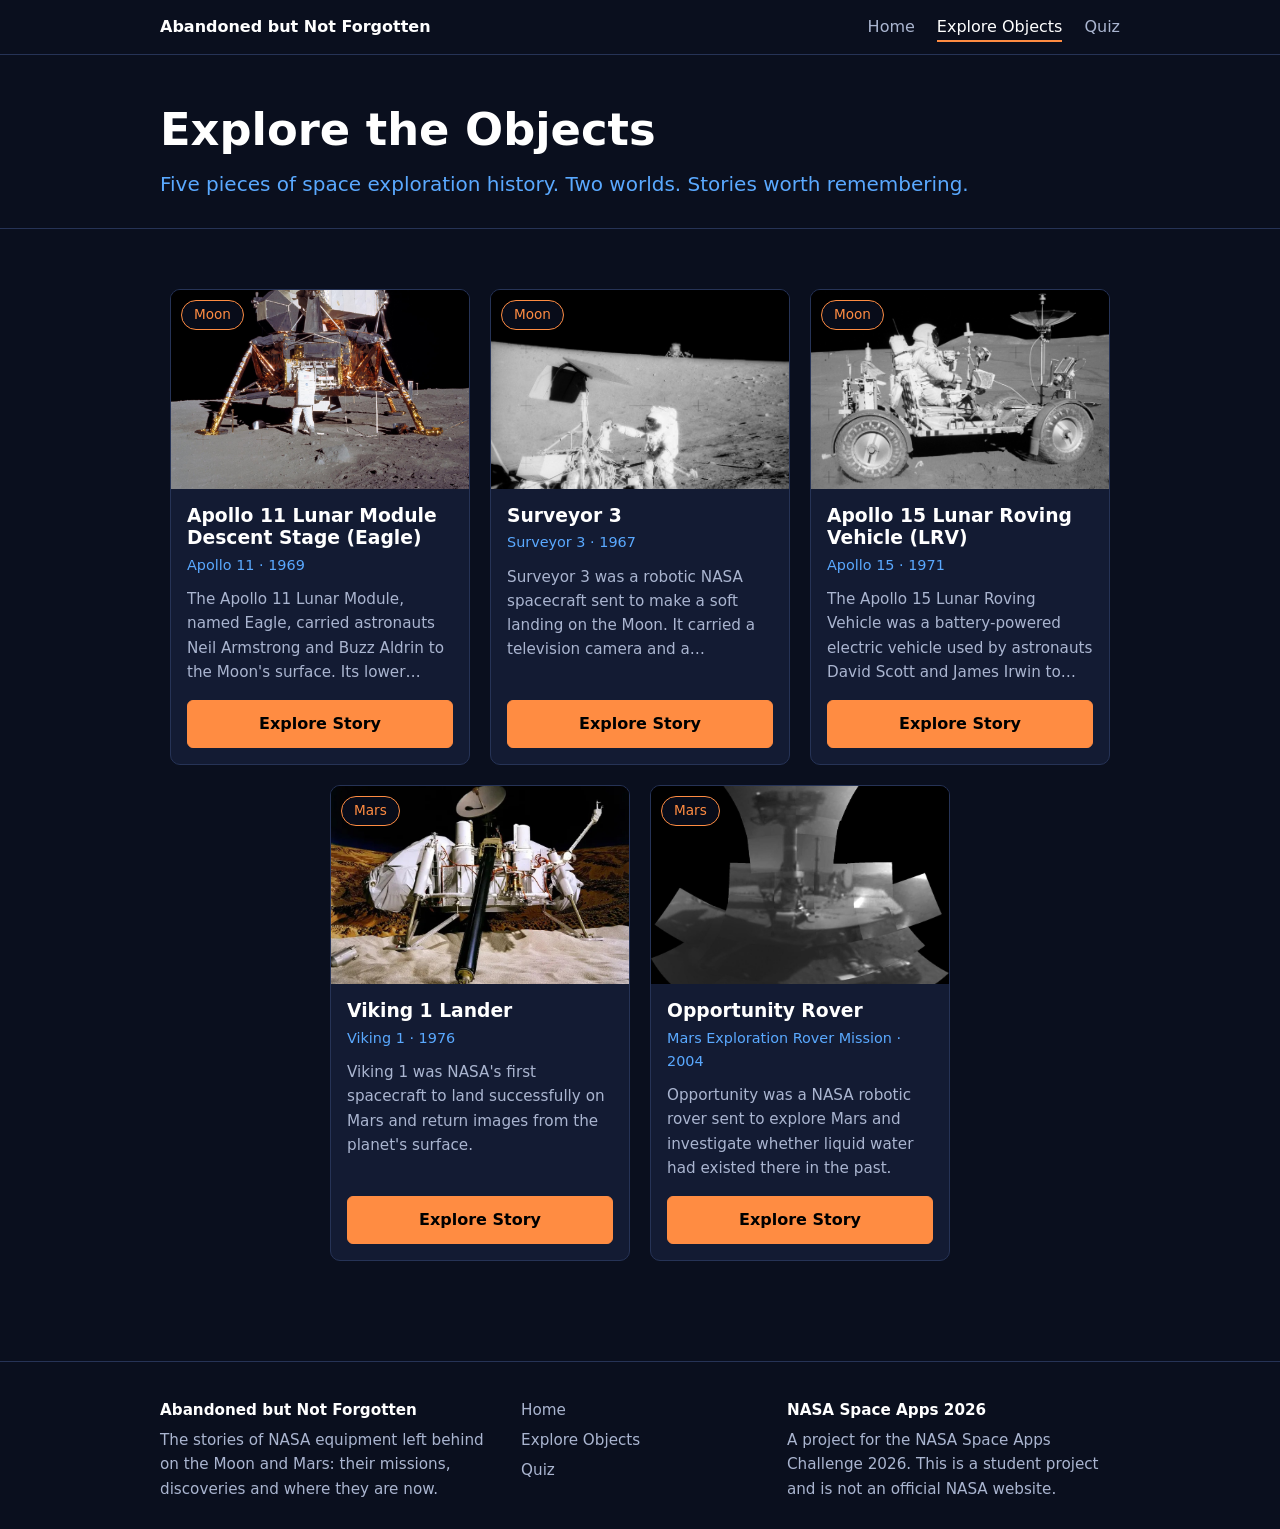
==== explore.html @ 59debbff "Add files via upload" ====
<!DOCTYPE html>
<html lang="en">
<head>
  <meta charset="UTF-8">
  <meta name="viewport" content="width=device-width, initial-scale=1.0">
  <meta name="description" content="Explore five pieces of NASA space exploration history left on the Moon and Mars.">
  <title>Explore Objects | Abandoned but Not Forgotten</title>
  <link rel="stylesheet" href="style.css">
</head>
<body data-page="explore">

  <!-- Navigation bar: built by script.js, the same on all three pages -->
  <header id="site-header"></header>

  <main>
    <!-- OVERVIEW: page title and the object cards (the cards are created by script.js from data.js) -->
    <div id="overview">
      <div class="page-head">
        <div class="wrap">
          <h1>Explore the Objects</h1>
          <p class="subtitle">Five pieces of space exploration history. Two worlds. Stories worth remembering.</p>
        </div>
      </div>
      <section id="objects">
        <div id="cards" class="grid"></div>
      </section>
    </div>

    <!-- STORY: shown when a card is selected (web address ends in #object-1 ... #object-5) -->
    <section id="story" hidden>
      <div class="story-bar">
        <a class="button secondary" href="#objects">&larr; Back to All Objects</a>
        <button class="secondary" onclick="document.getElementById('sources').scrollIntoView()">Sources and credits</button>
      </div>
      <figure id="story-image"></figure>
      <h2 id="story-title"></h2>
      <div id="story-chips" class="chips"></div>
      <p id="story-description"></p>

      <!-- The Full Story: numbered chapters from data.js (stays empty when an object has none) -->
      <div id="story-chapters"></div>

      <!-- The tour: four steps, progress indicator, step content, Previous / Next -->
      <div id="tour" class="panel tour">
        <div id="step-tabs" class="tabs"></div>
        <p id="progress-text" class="meta"></p>
        <div class="progress"><div id="progress-bar"></div></div>
        <div id="step-content"></div>
        <div class="nav-buttons">
          <button id="prev-btn" class="secondary" onclick="goToStep(currentStep - 1)">Previous</button>
          <button id="next-btn" onclick="goToStep(currentStep + 1)">Next</button>
        </div>
      </div>

      <!-- Extra photos (moreImages in data.js); stays empty when an object has none -->
      <div id="story-more"></div>

      <div id="sources" class="panel">
        <h3>Sources and Credits</h3>
        <dl id="source-list"></dl>
      </div>

      <!-- Previous object / back to all objects / next object -->
      <nav id="object-nav" class="object-nav" aria-label="Other objects"></nav>
    </section>
  </main>

  <!-- Footer: built by script.js, the same on all three pages -->
  <footer id="site-footer"></footer>

  <!-- data.js must come first: script.js reads the information from it -->
  <script src="data.js"></script>
  <script src="script.js"></script>
</body>
</html>
---- style.css ----
/* style.css - all the styling for the website.
   To change the colors, edit the variables in section 1. */

/* ===== 1. COLORS (change them here) ===== */
:root {
  --bg: #0a0f1e;      /* page background (dark navy) */
  --panel: #131b33;   /* cards and boxes */
  --border: #263356;  /* thin lines */
  --text: #ffffff;    /* main text */
  --muted: #aab5d0;   /* secondary text */
  --blue: #5aa9ff;    /* blue accent (step 1) */
  --orange: #ff8c42;  /* orange accent (step 2) */
  --ice: #dbe6ff;     /* pale accent (step 3) */
  --mint: #7ee0c3;    /* soft green accent (step 4, Timeline) */
}

/* ===== 2. BASIC PAGE ===== */
* { box-sizing: border-box; }
[hidden] { display: none !important; }  /* makes the "hidden" attribute always work */
html { scroll-behavior: smooth; }
body {
  margin: 0;
  background: var(--bg);
  color: var(--text);
  font-family: system-ui, -apple-system, "Segoe UI", Roboto, Arial, sans-serif;
  line-height: 1.6;
}
section, .wrap { max-width: 1000px; margin: 0 auto; }
section { padding: 60px 20px; }
.wrap { padding: 0 20px; }
h1, h2, h3 { line-height: 1.2; margin: 0 0 12px; }
a { color: var(--blue); }
:focus-visible { outline: 2px solid var(--orange); outline-offset: 2px; }
.empty { color: var(--muted); font-style: italic; }
.meta { color: var(--muted); font-size: 0.9rem; margin: 0 0 8px; }

/* ===== 3. NAVIGATION, HERO AND HOME PAGE ===== */
.site-header { border-bottom: 1px solid var(--border); }
.navbar {
  display: flex; justify-content: space-between; align-items: center; flex-wrap: wrap; gap: 6px 20px;
  max-width: 1000px; margin: 0 auto; padding: 14px 20px;
}
.logo { color: var(--text); font-weight: bold; text-decoration: none; }
.nav-links a {
  margin-left: 22px; padding: 4px 0; color: var(--muted); text-decoration: none;
  border-bottom: 2px solid transparent;
}
.nav-links a:hover { color: var(--text); }
.nav-links a.active { color: var(--text); border-bottom-color: var(--orange); }  /* the page you are on */

.subtitle { color: var(--blue); font-size: 1.25rem; }
.lead { max-width: 70ch; color: var(--muted); font-size: 1.05rem; }
.button-row { display: flex; flex-wrap: wrap; gap: 12px; margin-top: 24px; }

/* Home page hero: text on the left, photo collage on the right */
.hero { max-width: none; padding: 64px 0 56px; border-bottom: 1px solid var(--border); }
.hero-grid { display: grid; grid-template-columns: 1.05fr 1fr; gap: 40px; align-items: center; }
.hero h1 { font-size: clamp(2.2rem, 5vw, 3.4rem); }
.hero-text p { max-width: 540px; }
.collage { display: grid; grid-template-columns: 1fr 1fr; gap: 10px; }
.collage a { display: block; overflow: hidden; aspect-ratio: 4 / 3; background: var(--panel); border: 1px solid var(--border); border-radius: 10px; }
.collage a:first-child { grid-column: 1 / -1; aspect-ratio: 2 / 1; }  /* the first photo is wide */
.collage img { display: block; width: 100%; height: 100%; object-fit: cover; opacity: 0.9; }
.collage a:hover img { opacity: 1; }

/* Title area at the top of the Explore and Quiz pages */
.page-head { padding: 48px 0 28px; border-bottom: 1px solid var(--border); }
.page-head h1 { font-size: clamp(2rem, 5vw, 2.8rem); }
.page-head .subtitle { margin: 0; }

/* Home page sections */
.info-grid { display: grid; grid-template-columns: repeat(2, 1fr); gap: 16px; margin-top: 24px; }
.info-grid .panel { padding: 20px; }
.info-grid h3 { color: var(--blue); font-size: 1.05rem; }
.info-grid p { margin: 0; color: var(--muted); }
.band { background: rgba(19, 27, 51, 0.6); border-top: 1px solid var(--border); border-bottom: 1px solid var(--border); }
.steps-grid { display: grid; grid-template-columns: repeat(4, 1fr); gap: 16px; margin: 24px 0 0; padding: 0; list-style: none; }
.step-card { padding: 18px; background: var(--panel); border: 1px solid var(--border); border-top: 4px solid var(--accent); border-radius: 10px; }
.step-card .num {
  display: grid; place-items: center; width: 28px; height: 28px; margin-bottom: 10px;
  background: var(--accent); color: #000; border-radius: 50%; font-weight: bold;
}
.step-card h3 { font-size: 1.1rem; }
.step-card p { margin: 0; color: var(--muted); }
.matters .panel { padding: 36px 24px; text-align: center; border-top: 4px solid var(--orange); }
.matters .big { max-width: 28ch; margin: 0 auto 12px; font-size: clamp(1.2rem, 3vw, 1.6rem); font-weight: bold; }
.matters p { max-width: 60ch; margin-left: auto; margin-right: auto; color: var(--muted); }
.matters .big { color: var(--text); }
.matters .button-row { justify-content: center; }

/* ===== 4. BUTTONS, CARDS AND PANELS ===== */
button, .button {
  display: inline-block; background: var(--orange); color: #000;
  border: 1px solid var(--orange); border-radius: 6px; padding: 10px 20px;
  font-size: 1rem; font-weight: bold; text-decoration: none; cursor: pointer;
}
button:hover, .button:hover { filter: brightness(1.1); }
button:disabled { opacity: 0.4; cursor: not-allowed; }
.secondary { background: transparent; color: var(--text); border-color: var(--blue); }

.card, .panel {
  background: var(--panel); border: 1px solid var(--border);
  border-radius: 10px; padding: 16px;
}
/* Small rounded labels ("chips"), for example Moon / Mars, the mission and the year */
.chips { display: flex; flex-wrap: wrap; gap: 8px; margin: 0 0 16px; }
.chip {
  display: inline-block; padding: 3px 12px; border: 1px solid var(--border); border-radius: 999px;
  background: rgba(10, 15, 30, 0.85); color: var(--muted); font-size: 0.85rem;
}
.chip-target { color: var(--orange); border-color: var(--orange); }

/* Image box: shows a placeholder, and the photo on top of it once it loads */
.image-box {
  position: relative; display: grid; place-items: center; aspect-ratio: 16 / 9;
  background: #0d1428; border: 1px dashed var(--border); border-radius: 8px;
  color: var(--muted); font-size: 0.9rem; overflow: hidden;
}
.image-box img {
  position: absolute; inset: 0; width: 100%; height: 100%; background: #0d1428;
  object-fit: cover; object-position: center 35%;  /* fills the box; change 35% to move the crop up or down */
}

/* Explore cards: a big photo on top, then the text */
.grid { display: flex; flex-wrap: wrap; justify-content: center; gap: 20px; }
.card { flex: 0 1 300px; display: flex; flex-direction: column; padding: 0; overflow: hidden; }
.card:hover { border-color: var(--blue); }
.card-image { position: relative; display: block; color: var(--muted); text-decoration: none; }
.card .image-box { aspect-ratio: 3 / 2; border: 0; border-radius: 0; }  /* same photo height on every card */
.card-image:hover img { filter: brightness(1.1); }
.card-image .chip { position: absolute; top: 10px; left: 10px; }
.card-body { display: flex; flex: 1; flex-direction: column; padding: 16px; }
.card h3 { margin: 0 0 4px; }
.card-meta { margin: 0 0 10px; color: var(--blue); font-size: 0.9rem; }
.card-text {  /* short description: shows at most 4 lines */
  margin: 0 0 16px; color: var(--muted); font-size: 0.95rem;
  display: -webkit-box; -webkit-line-clamp: 4; -webkit-box-orient: vertical; overflow: hidden;
}
.card .button { margin-top: auto; text-align: center; }

/* ===== 5. STORY AND TIMELINE TOUR ===== */
figure { margin: 0; }
figcaption { margin-top: 8px; color: var(--muted); font-size: 0.9rem; }
.story-bar { display: flex; flex-wrap: wrap; justify-content: space-between; gap: 12px; }
#story-image { margin-top: 16px; }
#story-image .image-box { width: 100%; aspect-ratio: 2 / 1; }  /* large photo at the top of the story */
#story h2 { margin-top: 24px; font-size: 2rem; }
#story-description { max-width: 70ch; font-size: 1.05rem; }

/* The Full Story: numbered chapters */
#story-chapters { margin: 36px 0 12px; }
#story-chapters:empty { display: none; }
#story-chapters h3 { font-size: 1.5rem; }
.chapters { display: grid; gap: 24px; max-width: 72ch; margin: 18px 0; }
.chapter { display: grid; grid-template-columns: 34px 1fr; gap: 16px; }
.chapter-num {
  display: grid; place-items: center; width: 34px; height: 34px;
  border: 2px solid var(--blue); border-radius: 50%; color: var(--blue); font-weight: bold;
}
.chapter h4 { margin: 3px 0 6px; font-size: 1.15rem; }
.chapter p { margin: 0; color: #e3e9f8; line-height: 1.75; white-space: pre-line; }
#story-chapters .source { max-width: 72ch; }

/* The tour: each stage has its own accent color */
.step-0 { --accent: var(--blue); }
.step-1 { --accent: var(--orange); }
.step-2 { --accent: var(--ice); }
.step-3 { --accent: var(--mint); }
.tour { margin: 28px 0; border-top: 4px solid var(--accent); }
.tabs { display: grid; grid-template-columns: repeat(4, 1fr); gap: 8px; margin-bottom: 16px; }
.tab {
  display: flex; align-items: center; gap: 10px; padding: 10px 12px; text-align: left;
  background: transparent; color: var(--muted); border-color: var(--border); font-weight: normal;
}
.tab .num {
  flex: none; display: grid; place-items: center; width: 26px; height: 26px;
  border: 1px solid var(--accent); border-radius: 50%; color: var(--accent); font-size: 0.85rem; font-weight: bold;
}
.tab.active { color: var(--text); border-color: var(--accent); }
.tab.active .num, .tab.done .num { background: var(--accent); color: #000; }
.progress { height: 6px; margin-bottom: 16px; background: var(--border); border-radius: 3px; }
#progress-bar { width: 0; height: 100%; background: var(--accent); border-radius: 3px; transition: width 0.3s; }
#step-content p, #story-description { white-space: pre-line; }  /* keeps the paragraphs typed with \n\n in data.js */
#step-content p { max-width: 65ch; line-height: 1.7; }
.fact-label { color: var(--accent); font-weight: bold; font-size: 0.9rem; }
.source { color: var(--muted); font-size: 0.9rem; border-top: 1px solid var(--border); padding-top: 10px; }
/* Timeline: a thin vertical line with a dot for every event */
.timeline { position: relative; margin: 12px 0 8px; padding: 0 0 0 30px; list-style: none; }
.timeline::before { content: ""; position: absolute; top: 8px; bottom: 8px; left: 7px; width: 2px; background: var(--border); }
.tl-item { position: relative; margin-bottom: 22px; }
.tl-item::before {  /* the dot */
  content: ""; position: absolute; top: 4px; left: -30px; width: 16px; height: 16px;
  border: 2px solid var(--blue); border-radius: 50%; background: var(--panel);
}
.tl-item.key::before { border-color: var(--orange); background: var(--orange); }  /* important moments */
.tl-date { display: block; color: var(--blue); font-size: 0.9rem; font-weight: bold; }
.tl-item.key .tl-date { color: var(--orange); }
.tl-title { display: block; }
.tl-text { display: block; color: var(--muted); font-size: 0.95rem; }
.callout { max-width: 65ch; margin: 18px 0; padding: 10px 14px; border-left: 3px solid var(--orange); background: rgba(255, 140, 66, 0.08); }
.nav-buttons { display: flex; justify-content: space-between; margin-top: 16px; }
.more-grid { display: grid; grid-template-columns: repeat(auto-fill, minmax(280px, 400px)); gap: 16px; }
.more-grid .image-box { aspect-ratio: 3 / 2; }
#story-more:empty { display: none; }
#sources { margin-top: 28px; }
.object-nav { display: grid; grid-template-columns: 1fr auto 1fr; gap: 16px; align-items: stretch; margin-top: 28px; }
.object-nav a:not(.button) {
  display: block; padding: 12px 16px; background: var(--panel); border: 1px solid var(--border);
  border-radius: 10px; color: var(--text); text-decoration: none;
}
.object-nav a:not(.button):hover { border-color: var(--blue); }
.object-nav small { display: block; color: var(--blue); }
.object-nav .next { text-align: right; }
.object-nav .button { align-self: center; }
#sources dt { margin-top: 10px; color: var(--blue); font-weight: bold; }
#sources dd { margin: 0; color: var(--muted); }
.source, #sources dd { overflow-wrap: anywhere; }  /* long web addresses wrap on phones */

/* ===== 6. QUIZ ===== */
.option { display: block; margin: 8px 0; padding: 10px 14px; border: 1px solid var(--border); border-radius: 6px; cursor: pointer; }
.option:hover { border-color: var(--blue); }
.option:has(input:checked) { border-color: var(--orange); background: rgba(255, 140, 66, 0.08); }
.quiz-panel { padding: 24px; border-top: 4px solid var(--orange); }
.quiz-panel h3 { font-size: 1.3rem; }
#quiz-bar { height: 100%; background: var(--orange); border-radius: 3px; transition: width 0.3s; }
.big-score { margin: 8px 0; color: var(--orange); font-size: 3rem; font-weight: bold; line-height: 1; }
.correct { color: #5fd38d; font-weight: bold; }
.wrong { color: var(--orange); font-weight: bold; }

/* ===== 7. FOOTER AND SMALL SCREENS ===== */
.site-footer { margin-top: 40px; padding: 36px 0 28px; border-top: 1px solid var(--border); color: var(--muted); font-size: 0.95rem; }
.footer-grid { display: grid; grid-template-columns: 1.4fr 1fr 1.4fr; gap: 28px; }
.footer-grid strong { color: var(--text); }
.footer-grid p { margin: 6px 0 0; }
.footer-links { display: flex; flex-direction: column; gap: 6px; }
.footer-links a { color: var(--muted); text-decoration: none; }
.footer-links a:hover { color: var(--orange); }

@media (max-width: 900px) {
  .hero-grid { grid-template-columns: 1fr; gap: 32px; }
  .steps-grid { grid-template-columns: repeat(2, 1fr); }
}
@media (max-width: 700px) {
  .card { flex-basis: 100%; }
  .hero { padding: 40px 0 36px; }
  #story-image .image-box { aspect-ratio: 4 / 3; }
  .tab { flex-direction: column; gap: 4px; padding: 8px 4px; text-align: center; font-size: 0.8rem; }
  .nav-links { width: 100%; }
  .nav-links a { margin: 0 18px 0 0; }
  .footer-grid, .info-grid { grid-template-columns: 1fr; }
  .object-nav { grid-template-columns: 1fr; }
  .object-nav .button { order: 3; }
  .object-nav .next { text-align: left; }
}
@media (max-width: 480px) { .steps-grid { grid-template-columns: 1fr; } }
@media (prefers-reduced-motion: reduce) { html { scroll-behavior: auto; } #progress-bar, #quiz-bar { transition: none; } }
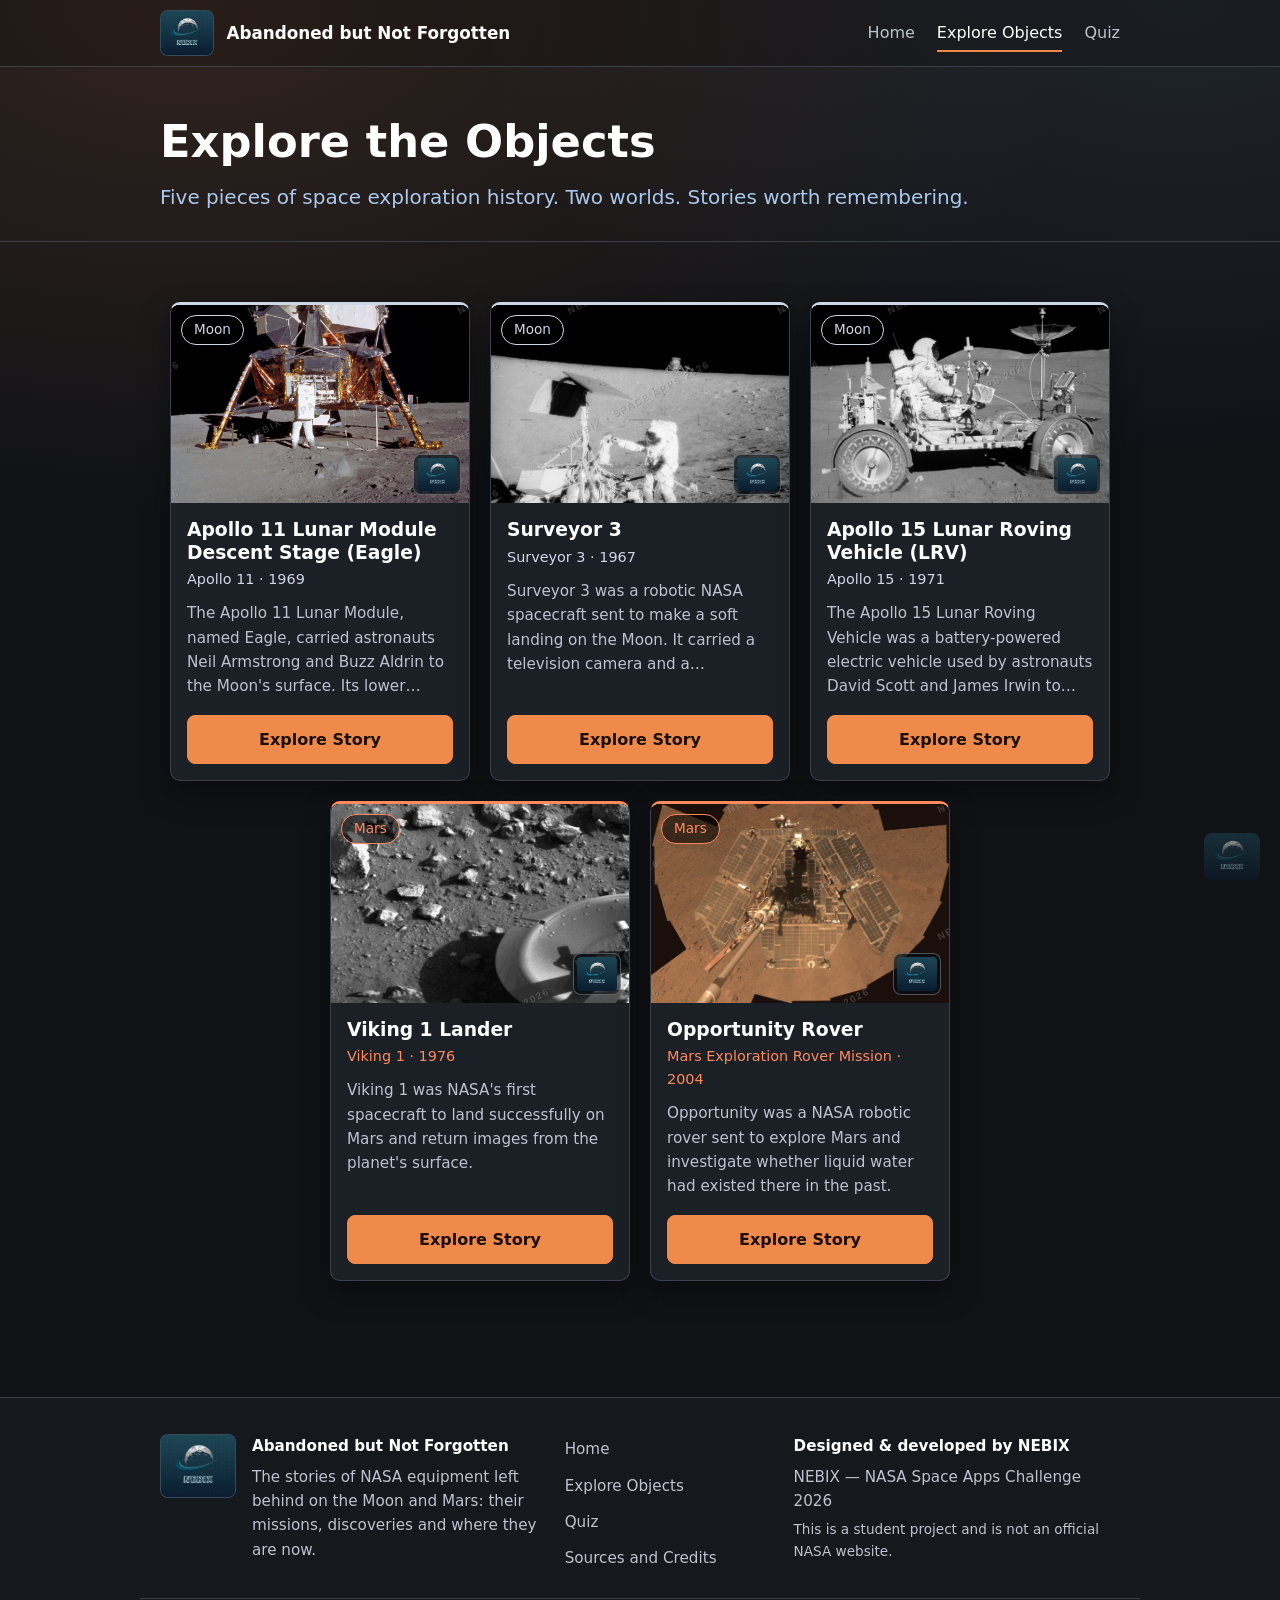
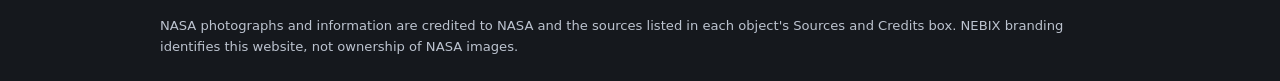
==== commit 05fe93ba: "Add files via upload" ====
--- a/explore.html
+++ b/explore.html
@@ -6,6 +6,7 @@
   <meta name="description" content="Explore five pieces of NASA space exploration history left on the Moon and Mars.">
   <title>Explore Objects | Abandoned but Not Forgotten</title>
   <link rel="stylesheet" href="style.css">
+  <link rel="icon" type="image/png" href="assets/favicon.png">
 </head>
 <body data-page="explore">
 
--- a/style.css
+++ b/style.css
@@ -1,18 +1,66 @@
 /* style.css - all the styling for the website.
    To change the colors, edit the variables in section 1. */
 
-/* ===== 1. COLORS (change them here) ===== */
+/* ===== 1. COLORS (change them here) =====
+   Colors shared by every page come first. Then each page has its own theme, chosen with the
+   data-page attribute on its <body> tag:  Home = cosmic violet, Explore = lunar silver and
+   Martian orange, Quiz = deep teal. The fonts, layout, navigation and footer are the same everywhere. */
 :root {
-  --bg: #0a0f1e;      /* page background (dark navy) */
-  --panel: #131b33;   /* cards and boxes */
-  --border: #263356;  /* thin lines */
   --text: #ffffff;    /* main text */
-  --muted: #aab5d0;   /* secondary text */
-  --blue: #5aa9ff;    /* blue accent (step 1) */
-  --orange: #ff8c42;  /* orange accent (step 2) */
-  --ice: #dbe6ff;     /* pale accent (step 3) */
-  --mint: #7ee0c3;    /* soft green accent (step 4, Timeline) */
-}
+  --blue: #5aa9ff;    /* the four story steps keep the same colors on every page */
+  --orange: #ff8c42;
+  --ice: #dbe6ff;
+  --mint: #7ee0c3;
+  --good: #8ae66e;    /* a correct answer */
+  --bad: #ff8f80;     /* a wrong answer */
+  --logo-bg: #10293a; /* background behind the NEBIX logo */
+}
+
+/* HOME: cosmic violet (also the fallback if a page has no data-page) */
+:root, body[data-page="home"] {
+  --bg: #0e0a24;      /* page background (midnight purple) */
+  --bg-2: #150f35;    /* bands and footer */
+  --panel: #1b1442;   /* cards and boxes */
+  --border: #3d3180;  /* thin lines */
+  --muted: #c9c3e8;   /* secondary text */
+  --primary: #b9a2ff; /* links and headings (lavender) */
+  --secondary: #5fe3f0; /* highlights (soft cyan) */
+  --btn-bg: #9b7bff;  /* main buttons (violet) */
+  --btn-text: #0e0a24;
+  --glow-1: rgba(139, 92, 246, 0.32);  /* soft background glows */
+  --glow-2: rgba(34, 211, 238, 0.16);
+}
+/* EXPLORE: lunar silver and Martian orange (each card and story also gets a Moon or Mars accent, see section 6) */
+body[data-page="explore"] {
+  --bg: #101216;      /* charcoal */
+  --bg-2: #15181d;
+  --panel: #1b1f26;
+  --border: #3a404c;
+  --muted: #bcc3cf;
+  --primary: #a9c8ec; /* pale blue */
+  --secondary: #f08a4b; /* copper */
+  --btn-bg: #f08a4b;
+  --btn-text: #1a0f08;
+  --glow-1: rgba(224, 130, 70, 0.16);
+  --glow-2: rgba(169, 200, 236, 0.10);
+}
+/* QUIZ: deep teal, like a mission-control screen */
+body[data-page="quiz"] {
+  --bg: #06171a;
+  --bg-2: #082126;
+  --panel: #0d2a30;
+  --border: #21636a;
+  --muted: #a8d1d0;
+  --primary: #5eead4; /* turquoise */
+  --secondary: #a7f3d0; /* mint */
+  --btn-bg: #2dd4bf;
+  --btn-text: #021214;
+  --glow-1: rgba(45, 212, 191, 0.22);
+  --glow-2: rgba(167, 243, 208, 0.08);
+}
+/* Moon and Mars accents for the cards and stories on the Explore page */
+[data-world="moon"] { --world: #cfd8e6; }  /* silver */
+[data-world="mars"] { --world: #ff8a5c; }  /* warm orange */
 
 /* ===== 2. BASIC PAGE ===== */
 * { box-sizing: border-box; }
@@ -20,35 +68,68 @@
 html { scroll-behavior: smooth; }
 body {
   margin: 0;
-  background: var(--bg);
+  background-color: var(--bg);
+  background-image:   /* two soft glows at the top of the page */
+    radial-gradient(ellipse 70% 520px at 15% 0, var(--glow-1), transparent),
+    radial-gradient(ellipse 55% 460px at 92% 0, var(--glow-2), transparent);
+  background-repeat: no-repeat;
   color: var(--text);
   font-family: system-ui, -apple-system, "Segoe UI", Roboto, Arial, sans-serif;
   line-height: 1.6;
+}
+body[data-page="quiz"] {  /* faint grid lines, like the NEBIX logo background */
+  background-image:
+    radial-gradient(ellipse 70% 520px at 15% 0, var(--glow-1), transparent),
+    radial-gradient(ellipse 55% 460px at 92% 0, var(--glow-2), transparent),
+    linear-gradient(rgba(94, 234, 212, 0.05) 1px, transparent 1px),
+    linear-gradient(90deg, rgba(94, 234, 212, 0.05) 1px, transparent 1px);
+  background-size: auto, auto, 44px 44px, 44px 44px;
+  background-repeat: no-repeat, no-repeat, repeat, repeat;
 }
 section, .wrap { max-width: 1000px; margin: 0 auto; }
 section { padding: 60px 20px; }
 .wrap { padding: 0 20px; }
 h1, h2, h3 { line-height: 1.2; margin: 0 0 12px; }
-a { color: var(--blue); }
-:focus-visible { outline: 2px solid var(--orange); outline-offset: 2px; }
+section > h2::after {  /* a short colored line under the main headings */
+  content: ""; display: block; width: 56px; height: 3px; margin-top: 10px; border-radius: 2px;
+  background: var(--world, linear-gradient(90deg, var(--primary), var(--secondary)));
+}
+a { color: var(--primary); }
+:focus-visible { outline: 2px solid var(--secondary); outline-offset: 2px; }
 .empty { color: var(--muted); font-style: italic; }
 .meta { color: var(--muted); font-size: 0.9rem; margin: 0 0 8px; }
 
-/* ===== 3. NAVIGATION, HERO AND HOME PAGE ===== */
-.site-header { border-bottom: 1px solid var(--border); }
+/* ===== 3. NAVIGATION, NEBIX LOGO, HERO AND HOME PAGE ===== */
+.site-header { border-bottom: 1px solid var(--border); background: rgba(0, 0, 0, 0.18); }
 .navbar {
-  display: flex; justify-content: space-between; align-items: center; flex-wrap: wrap; gap: 6px 20px;
-  max-width: 1000px; margin: 0 auto; padding: 14px 20px;
-}
-.logo { color: var(--text); font-weight: bold; text-decoration: none; }
+  display: flex; justify-content: space-between; align-items: center; flex-wrap: wrap; gap: 8px 20px;
+  max-width: 1000px; margin: 0 auto; padding: 10px 20px;
+}
+.brand { display: flex; align-items: center; gap: 12px; color: var(--text); text-decoration: none; }
+.logo { font-weight: bold; font-size: 1.05rem; }
 .nav-links a {
-  margin-left: 22px; padding: 4px 0; color: var(--muted); text-decoration: none;
+  margin-left: 22px; padding: 8px 0; color: var(--muted); text-decoration: none;
   border-bottom: 2px solid transparent;
 }
-.nav-links a:hover { color: var(--text); }
-.nav-links a.active { color: var(--text); border-bottom-color: var(--orange); }  /* the page you are on */
-
-.subtitle { color: var(--blue); font-size: 1.25rem; }
+.nav-links a.active { color: var(--text); border-bottom-color: var(--secondary); }  /* the page you are on */
+
+/* The NEBIX logo keeps its own proportions (the image is never stretched) */
+.nebix-logo {
+  display: block; width: auto; max-width: 100%; object-fit: contain;
+  background: var(--logo-bg); border: 1px solid rgba(255, 255, 255, 0.16); border-radius: 8px;
+}
+.brand-logo { height: 46px; }
+.signature-logo { height: 36px; }
+.team-logo { height: 130px; }
+.footer-logo { height: 64px; }
+.nebix-text {  /* shown instead of the logo if the logo file is missing */
+  display: inline-block; padding: 6px 10px; background: var(--panel); border: 1px solid var(--border);
+  border-radius: 8px; color: var(--text); font-weight: 800; letter-spacing: 3px;
+}
+.signature { display: flex; align-items: center; gap: 12px; margin-top: 26px; color: var(--muted); font-size: 0.92rem; }
+.signature a { display: block; }
+
+.subtitle { color: var(--primary); font-size: 1.25rem; }
 .lead { max-width: 70ch; color: var(--muted); font-size: 1.05rem; }
 .button-row { display: flex; flex-wrap: wrap; gap: 12px; margin-top: 24px; }
 
@@ -56,12 +137,16 @@
 .hero { max-width: none; padding: 64px 0 56px; border-bottom: 1px solid var(--border); }
 .hero-grid { display: grid; grid-template-columns: 1.05fr 1fr; gap: 40px; align-items: center; }
 .hero h1 { font-size: clamp(2.2rem, 5vw, 3.4rem); }
+.hl { color: var(--primary); }
 .hero-text p { max-width: 540px; }
 .collage { display: grid; grid-template-columns: 1fr 1fr; gap: 10px; }
-.collage a { display: block; overflow: hidden; aspect-ratio: 4 / 3; background: var(--panel); border: 1px solid var(--border); border-radius: 10px; }
-.collage a:first-child { grid-column: 1 / -1; aspect-ratio: 2 / 1; }  /* the first photo is wide */
-.collage img { display: block; width: 100%; height: 100%; object-fit: cover; opacity: 0.9; }
-.collage a:hover img { opacity: 1; }
+.collage a {
+  position: relative; display: block; overflow: hidden; aspect-ratio: 4 / 3; background: var(--bg-2);
+  border: 1px solid var(--border); border-radius: 10px; box-shadow: 0 12px 30px rgba(0, 0, 0, 0.4);
+  --stamp: 34px; --wm-size: 190px;
+}
+.collage a:first-child { grid-column: 1 / -1; aspect-ratio: 2 / 1; --stamp: 46px; --wm-size: 250px; }  /* the first photo is wide */
+.collage img { display: block; width: 100%; height: 100%; object-fit: cover; opacity: 0.92; }
 
 /* Title area at the top of the Explore and Quiz pages */
 .page-head { padding: 48px 0 28px; border-bottom: 1px solid var(--border); }
@@ -70,10 +155,11 @@
 
 /* Home page sections */
 .info-grid { display: grid; grid-template-columns: repeat(2, 1fr); gap: 16px; margin-top: 24px; }
-.info-grid .panel { padding: 20px; }
-.info-grid h3 { color: var(--blue); font-size: 1.05rem; }
+.info-grid .panel { padding: 20px; border-top: 3px solid var(--primary); }
+.info-grid .panel:nth-child(even) { border-top-color: var(--secondary); }
+.info-grid h3 { color: var(--primary); font-size: 1.05rem; }
 .info-grid p { margin: 0; color: var(--muted); }
-.band { background: rgba(19, 27, 51, 0.6); border-top: 1px solid var(--border); border-bottom: 1px solid var(--border); }
+.band { background: var(--bg-2); border-top: 1px solid var(--border); border-bottom: 1px solid var(--border); }
 .steps-grid { display: grid; grid-template-columns: repeat(4, 1fr); gap: 16px; margin: 24px 0 0; padding: 0; list-style: none; }
 .step-card { padding: 18px; background: var(--panel); border: 1px solid var(--border); border-top: 4px solid var(--accent); border-radius: 10px; }
 .step-card .num {
@@ -82,21 +168,24 @@
 }
 .step-card h3 { font-size: 1.1rem; }
 .step-card p { margin: 0; color: var(--muted); }
-.matters .panel { padding: 36px 24px; text-align: center; border-top: 4px solid var(--orange); }
-.matters .big { max-width: 28ch; margin: 0 auto 12px; font-size: clamp(1.2rem, 3vw, 1.6rem); font-weight: bold; }
+.matters .panel { padding: 36px 24px; text-align: center; border-top: 4px solid var(--secondary); }
+.matters .big { max-width: 28ch; margin: 0 auto 12px; color: var(--text); font-size: clamp(1.2rem, 3vw, 1.6rem); font-weight: bold; }
 .matters p { max-width: 60ch; margin-left: auto; margin-right: auto; color: var(--muted); }
-.matters .big { color: var(--text); }
 .matters .button-row { justify-content: center; }
+.team-panel { display: flex; align-items: center; gap: 28px; padding: 28px; border-top: 4px solid var(--primary); }
+.team-panel a { display: block; }
+.team-text h2 { margin-bottom: 8px; }
+.team-line { margin: 0 0 4px; font-weight: bold; }
+.team-text p:last-child { margin: 12px 0 0; max-width: 62ch; color: var(--muted); font-size: 0.95rem; }
 
 /* ===== 4. BUTTONS, CARDS AND PANELS ===== */
 button, .button {
-  display: inline-block; background: var(--orange); color: #000;
-  border: 1px solid var(--orange); border-radius: 6px; padding: 10px 20px;
+  display: inline-block; background: var(--btn-bg); color: var(--btn-text);
+  border: 1px solid var(--btn-bg); border-radius: 8px; padding: 11px 20px; min-height: 44px;
   font-size: 1rem; font-weight: bold; text-decoration: none; cursor: pointer;
 }
-button:hover, .button:hover { filter: brightness(1.1); }
 button:disabled { opacity: 0.4; cursor: not-allowed; }
-.secondary { background: transparent; color: var(--text); border-color: var(--blue); }
+.secondary { background: transparent; color: var(--text); border-color: var(--primary); }
 
 .card, .panel {
   background: var(--panel); border: 1px solid var(--border);
@@ -106,44 +195,61 @@
 .chips { display: flex; flex-wrap: wrap; gap: 8px; margin: 0 0 16px; }
 .chip {
   display: inline-block; padding: 3px 12px; border: 1px solid var(--border); border-radius: 999px;
-  background: rgba(10, 15, 30, 0.85); color: var(--muted); font-size: 0.85rem;
-}
-.chip-target { color: var(--orange); border-color: var(--orange); }
+  background: rgba(0, 0, 0, 0.55); color: var(--muted); font-size: 0.85rem;
+}
+.chip-target { color: var(--world, var(--secondary)); border-color: var(--world, var(--secondary)); }
 
 /* Image box: shows a placeholder, and the photo on top of it once it loads */
 .image-box {
   position: relative; display: grid; place-items: center; aspect-ratio: 16 / 9;
-  background: #0d1428; border: 1px dashed var(--border); border-radius: 8px;
+  background: var(--bg-2); border: 1px dashed var(--border); border-radius: 8px;
   color: var(--muted); font-size: 0.9rem; overflow: hidden;
 }
 .image-box img {
-  position: absolute; inset: 0; width: 100%; height: 100%; background: #0d1428;
+  position: absolute; inset: 0; width: 100%; height: 100%; background: var(--bg-2);
   object-fit: cover; object-position: center 35%;  /* fills the box; change 35% to move the crop up or down */
 }
 
-/* Explore cards: a big photo on top, then the text */
+/* ===== 5. NEBIX WATERMARK ON PHOTOGRAPHS =====
+   Photos get a faint diagonal text pattern (assets/nebix-watermark.svg) and a small NEBIX logo stamp in
+   the bottom-right corner. It sits on top of the picture only: the NASA credit under each photo stays
+   plain text, and the watermark never blocks clicks, text selection or right-click. */
+.wm::before, .wm::after { content: ""; position: absolute; z-index: 2; pointer-events: none; }
+.wm::after { inset: 0; background: url(assets/nebix-watermark.svg) center / var(--wm-size, 240px) auto repeat; }
+.wm::before {
+  right: 8px; bottom: 8px; width: var(--stamp, 44px); aspect-ratio: 620 / 520; padding: 3px;
+  background: url(assets/nebix-logo.png) content-box center / contain no-repeat, rgba(4, 14, 22, 0.62);
+  border: 1px solid rgba(255, 255, 255, 0.28); border-radius: 8px;
+}
+.wm.no-photo::before, .wm.no-photo::after { display: none; }  /* no watermark if the photo failed to load */
+
+/* ===== 6. EXPLORE CARDS ===== */
 .grid { display: flex; flex-wrap: wrap; justify-content: center; gap: 20px; }
-.card { flex: 0 1 300px; display: flex; flex-direction: column; padding: 0; overflow: hidden; }
-.card:hover { border-color: var(--blue); }
+.card {
+  flex: 0 1 300px; display: flex; flex-direction: column; padding: 0; overflow: hidden;
+  border-top: 3px solid var(--world, var(--border)); box-shadow: 0 12px 30px rgba(0, 0, 0, 0.4);
+}
 .card-image { position: relative; display: block; color: var(--muted); text-decoration: none; }
-.card .image-box { aspect-ratio: 3 / 2; border: 0; border-radius: 0; }  /* same photo height on every card */
-.card-image:hover img { filter: brightness(1.1); }
+.card .image-box { aspect-ratio: 3 / 2; border: 0; border-radius: 0; --stamp: 40px; --wm-size: 210px; }  /* same photo height on every card */
 .card-image .chip { position: absolute; top: 10px; left: 10px; }
 .card-body { display: flex; flex: 1; flex-direction: column; padding: 16px; }
 .card h3 { margin: 0 0 4px; }
-.card-meta { margin: 0 0 10px; color: var(--blue); font-size: 0.9rem; }
+.card-meta { margin: 0 0 10px; color: var(--world, var(--primary)); font-size: 0.9rem; }
 .card-text {  /* short description: shows at most 4 lines */
   margin: 0 0 16px; color: var(--muted); font-size: 0.95rem;
   display: -webkit-box; -webkit-line-clamp: 4; -webkit-box-orient: vertical; overflow: hidden;
 }
 .card .button { margin-top: auto; text-align: center; }
 
-/* ===== 5. STORY AND TIMELINE TOUR ===== */
+/* ===== 7. STORY AND TIMELINE TOUR ===== */
 figure { margin: 0; }
 figcaption { margin-top: 8px; color: var(--muted); font-size: 0.9rem; }
 .story-bar { display: flex; flex-wrap: wrap; justify-content: space-between; gap: 12px; }
 #story-image { margin-top: 16px; }
-#story-image .image-box { width: 100%; aspect-ratio: 2 / 1; }  /* large photo at the top of the story */
+#story-image .image-box {  /* large photo at the top of the story */
+  width: 100%; aspect-ratio: 2 / 1; --stamp: 64px; --wm-size: 300px;
+  border: 1px solid var(--world, var(--border)); box-shadow: 0 16px 44px rgba(0, 0, 0, 0.5);
+}
 #story h2 { margin-top: 24px; font-size: 2rem; }
 #story-description { max-width: 70ch; font-size: 1.05rem; }
 
@@ -155,10 +261,10 @@
 .chapter { display: grid; grid-template-columns: 34px 1fr; gap: 16px; }
 .chapter-num {
   display: grid; place-items: center; width: 34px; height: 34px;
-  border: 2px solid var(--blue); border-radius: 50%; color: var(--blue); font-weight: bold;
+  border: 2px solid var(--world, var(--primary)); border-radius: 50%; color: var(--world, var(--primary)); font-weight: bold;
 }
 .chapter h4 { margin: 3px 0 6px; font-size: 1.15rem; }
-.chapter p { margin: 0; color: #e3e9f8; line-height: 1.75; white-space: pre-line; }
+.chapter p { margin: 0; color: #e8ecf5; line-height: 1.75; white-space: pre-line; }
 #story-chapters .source { max-width: 72ch; }
 
 /* The tour: each stage has its own accent color */
@@ -190,17 +296,19 @@
 .tl-item { position: relative; margin-bottom: 22px; }
 .tl-item::before {  /* the dot */
   content: ""; position: absolute; top: 4px; left: -30px; width: 16px; height: 16px;
-  border: 2px solid var(--blue); border-radius: 50%; background: var(--panel);
-}
-.tl-item.key::before { border-color: var(--orange); background: var(--orange); }  /* important moments */
-.tl-date { display: block; color: var(--blue); font-size: 0.9rem; font-weight: bold; }
-.tl-item.key .tl-date { color: var(--orange); }
+  border: 2px solid var(--primary); border-radius: 50%; background: var(--panel);
+}
+.tl-item.key::before { border-color: var(--secondary); background: var(--secondary); }  /* important moments */
+.tl-date { display: block; color: var(--primary); font-size: 0.9rem; font-weight: bold; }
+.tl-item.key .tl-date { color: var(--secondary); }
 .tl-title { display: block; }
 .tl-text { display: block; color: var(--muted); font-size: 0.95rem; }
-.callout { max-width: 65ch; margin: 18px 0; padding: 10px 14px; border-left: 3px solid var(--orange); background: rgba(255, 140, 66, 0.08); }
+.callout { max-width: 65ch; margin: 18px 0; padding: 10px 14px; border-left: 3px solid var(--secondary); background: rgba(255, 255, 255, 0.05); }
 .nav-buttons { display: flex; justify-content: space-between; margin-top: 16px; }
 .more-grid { display: grid; grid-template-columns: repeat(auto-fill, minmax(280px, 400px)); gap: 16px; }
-.more-grid .image-box { aspect-ratio: 3 / 2; }
+.more-grid .image-box { aspect-ratio: 3 / 2; --stamp: 40px; --wm-size: 220px; }
+.more-grid .wide { grid-column: 1 / -1; }  /* a panorama (wide: true in data.js) uses the full width */
+.more-grid .wide .image-box { aspect-ratio: 3 / 1; --stamp: 52px; --wm-size: 280px; }
 #story-more:empty { display: none; }
 #sources { margin-top: 28px; }
 .object-nav { display: grid; grid-template-columns: 1fr auto 1fr; gap: 16px; align-items: stretch; margin-top: 28px; }
@@ -208,42 +316,82 @@
   display: block; padding: 12px 16px; background: var(--panel); border: 1px solid var(--border);
   border-radius: 10px; color: var(--text); text-decoration: none;
 }
-.object-nav a:not(.button):hover { border-color: var(--blue); }
-.object-nav small { display: block; color: var(--blue); }
+.object-nav small { display: block; color: var(--primary); }
 .object-nav .next { text-align: right; }
 .object-nav .button { align-self: center; }
-#sources dt { margin-top: 10px; color: var(--blue); font-weight: bold; }
+#sources dt { margin-top: 10px; color: var(--primary); font-weight: bold; }
 #sources dd { margin: 0; color: var(--muted); }
 .source, #sources dd { overflow-wrap: anywhere; }  /* long web addresses wrap on phones */
 
-/* ===== 6. QUIZ ===== */
-.option { display: block; margin: 8px 0; padding: 10px 14px; border: 1px solid var(--border); border-radius: 6px; cursor: pointer; }
-.option:hover { border-color: var(--blue); }
-.option:has(input:checked) { border-color: var(--orange); background: rgba(255, 140, 66, 0.08); }
-.quiz-panel { padding: 24px; border-top: 4px solid var(--orange); }
+/* ===== 8. QUIZ ===== */
+.option {
+  position: relative; display: block; margin: 10px 0; padding: 12px 44px 12px 16px;
+  background: rgba(255, 255, 255, 0.03); border: 1px solid var(--border); border-radius: 10px; cursor: pointer;
+}
+.option:has(input:checked) { border-color: var(--primary); background: rgba(94, 234, 212, 0.1); }
+.quiz-panel .option.is-correct { border-color: var(--good); background: rgba(138, 230, 110, 0.12); }
+.quiz-panel .option.is-wrong { border-color: var(--bad); background: rgba(255, 143, 128, 0.12); }
+.option.is-correct::after, .option.is-wrong::after { position: absolute; right: 16px; top: 12px; font-weight: bold; }
+.option.is-correct::after { content: "\2713"; color: var(--good); }  /* check mark */
+.option.is-wrong::after { content: "\2717"; color: var(--bad); }     /* cross */
+.quiz-panel { padding: 24px; border: 1px solid var(--border); border-top: 4px solid var(--primary); box-shadow: 0 0 40px rgba(45, 212, 191, 0.08); }
 .quiz-panel h3 { font-size: 1.3rem; }
-#quiz-bar { height: 100%; background: var(--orange); border-radius: 3px; transition: width 0.3s; }
-.big-score { margin: 8px 0; color: var(--orange); font-size: 3rem; font-weight: bold; line-height: 1; }
-.correct { color: #5fd38d; font-weight: bold; }
-.wrong { color: var(--orange); font-weight: bold; }
-
-/* ===== 7. FOOTER AND SMALL SCREENS ===== */
-.site-footer { margin-top: 40px; padding: 36px 0 28px; border-top: 1px solid var(--border); color: var(--muted); font-size: 0.95rem; }
-.footer-grid { display: grid; grid-template-columns: 1.4fr 1fr 1.4fr; gap: 28px; }
+.quiz-panel > .meta:first-child { color: var(--primary); font-family: ui-monospace, "SFMono-Regular", Menlo, Consolas, monospace; letter-spacing: 0.04em; }
+#quiz-bar { height: 100%; background: linear-gradient(90deg, var(--primary), var(--secondary)); border-radius: 3px; transition: width 0.3s; }
+.big-score { margin: 8px 0; color: var(--primary); font-size: 3.2rem; font-weight: bold; line-height: 1; }
+#feedback.correct, #feedback.wrong { margin: 14px 0; padding: 10px 14px; border-radius: 8px; font-weight: bold; }
+.correct { color: var(--good); }
+.wrong { color: var(--bad); }
+#feedback.correct { border-left: 4px solid var(--good); background: rgba(138, 230, 110, 0.1); }
+#feedback.wrong { border-left: 4px solid var(--bad); background: rgba(255, 143, 128, 0.1); }
+#feedback.correct::before { content: "\2713  "; }
+#feedback.wrong::before { content: "\2717  "; }
+
+/* ===== 9. FOOTER, FLOATING NEBIX MARK AND HOVER EFFECTS ===== */
+.site-footer { margin-top: 56px; padding: 36px 0 24px; background: var(--bg-2); border-top: 1px solid var(--border); color: var(--muted); font-size: 0.95rem; }
+.footer-grid { display: grid; grid-template-columns: 1.5fr 0.8fr 1.3fr; gap: 28px; }
 .footer-grid strong { color: var(--text); }
 .footer-grid p { margin: 6px 0 0; }
+.footer-brand { display: flex; align-items: flex-start; gap: 16px; }
+.footer-brand a { flex: none; display: block; }
+.fine { font-size: 0.85rem; }
 .footer-links { display: flex; flex-direction: column; gap: 6px; }
-.footer-links a { color: var(--muted); text-decoration: none; }
-.footer-links a:hover { color: var(--orange); }
-
+.footer-links a { padding: 3px 0; color: var(--muted); text-decoration: none; }
+.footer-note { margin-top: 24px; padding-top: 16px; border-top: 1px solid var(--border); font-size: 0.82rem; }
+
+/* A small NEBIX mark in the lower-right corner. Only on wide screens, where it sits in the empty side margin. */
+body::after {
+  content: ""; display: none; position: fixed; right: 20px; bottom: 20px; width: 56px; aspect-ratio: 620 / 520;
+  background: url(assets/nebix-logo.png) center / contain no-repeat; border-radius: 8px; opacity: 0.55;
+  pointer-events: none; z-index: 30;
+}
+@media (min-width: 1180px) { body::after { display: block; } }
+
+/* Hover effects only on devices that can hover. Touch screens get a small "pressed" effect instead. */
+@media (hover: hover) {
+  button:hover, .button:hover { filter: brightness(1.1); }
+  .nav-links a:hover, .footer-links a:hover { color: var(--text); }
+  .collage a:hover img, .card-image:hover img { filter: brightness(1.1); }
+  .card:hover { border-color: var(--world, var(--primary)); }
+  .option:hover { border-color: var(--primary); }
+  .object-nav a:not(.button):hover { border-color: var(--primary); }
+}
+button:active, .button:active { filter: brightness(0.92); }
+
+/* ===== 10. SMALL SCREENS ===== */
 @media (max-width: 900px) {
   .hero-grid { grid-template-columns: 1fr; gap: 32px; }
   .steps-grid { grid-template-columns: repeat(2, 1fr); }
+  .footer-grid { grid-template-columns: 1fr 1fr; }
+  .footer-brand { grid-column: 1 / -1; }
 }
 @media (max-width: 700px) {
   .card { flex-basis: 100%; }
   .hero { padding: 40px 0 36px; }
-  #story-image .image-box { aspect-ratio: 4 / 3; }
+  #story-image .image-box { aspect-ratio: 4 / 3; --stamp: 48px; --wm-size: 240px; }
+  .brand-logo { height: 40px; }
+  .team-logo { height: 100px; }
+  .team-panel { flex-direction: column; align-items: flex-start; }
   .tab { flex-direction: column; gap: 4px; padding: 8px 4px; text-align: center; font-size: 0.8rem; }
   .nav-links { width: 100%; }
   .nav-links a { margin: 0 18px 0 0; }
